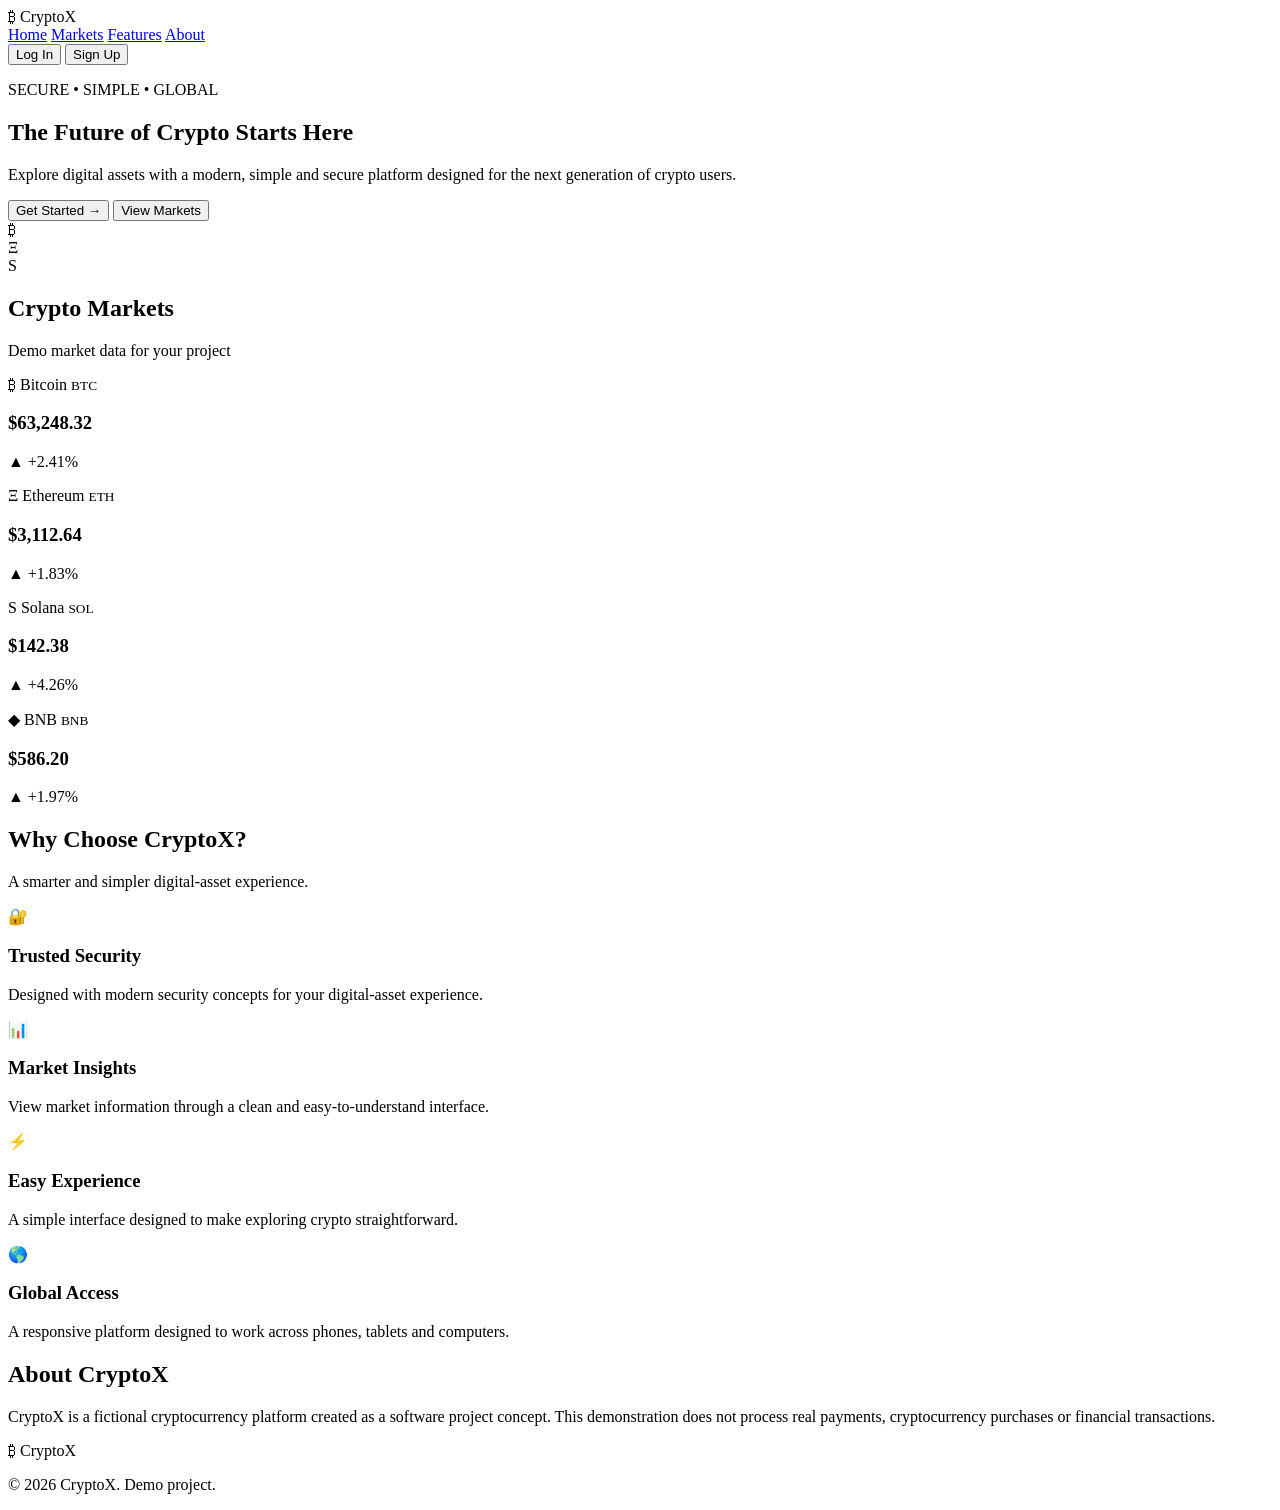
==== index.html @ 30159200 "Add CryptoX index.html" ====
<!DOCTYPE html>
<html lang="en">
<head>
  <meta charset="UTF-8">
  <meta name="viewport" content="width=device-width, initial-scale=1.0">
  <title>CryptoX | Digital Assets</title>
  <link rel="stylesheet" href="style.css">
</head>

<body>

<header>
  <div class="logo">₿ CryptoX</div>

  <nav>
    <a href="#home">Home</a>
    <a href="#markets">Markets</a>
    <a href="#features">Features</a>
    <a href="#about">About</a>
  </nav>

  <div class="header-buttons">
    <button class="login">Log In</button>
    <button class="signup">Sign Up</button>
  </div>
</header>

<main>

<section id="home" class="hero">
  <div class="hero-text">
    <p class="small-title">SECURE • SIMPLE • GLOBAL</p>

    <h1>The Future of Crypto <span>Starts Here</span></h1>

    <p class="description">
      Explore digital assets with a modern, simple and secure platform
      designed for the next generation of crypto users.
    </p>

    <div class="buttons">
      <button class="primary" onclick="getStarted()">Get Started →</button>
      <button class="secondary" onclick="showMarkets()">View Markets</button>
    </div>
  </div>

  <div class="coin-display">
    <div class="globe">₿</div>
    <div class="coin ethereum">Ξ</div>
    <div class="coin solana">S</div>
  </div>
</section>

<section id="markets" class="markets">

  <h2>Crypto Markets</h2>
  <p class="section-text">Demo market data for your project</p>

  <div class="market-grid">

    <div class="market-card">
      <div class="coin-name">₿ Bitcoin <small>BTC</small></div>
      <h3>$63,248.32</h3>
      <p class="positive">▲ +2.41%</p>
    </div>

    <div class="market-card">
      <div class="coin-name">Ξ Ethereum <small>ETH</small></div>
      <h3>$3,112.64</h3>
      <p class="positive">▲ +1.83%</p>
    </div>

    <div class="market-card">
      <div class="coin-name">S Solana <small>SOL</small></div>
      <h3>$142.38</h3>
      <p class="positive">▲ +4.26%</p>
    </div>

    <div class="market-card">
      <div class="coin-name">◆ BNB <small>BNB</small></div>
      <h3>$586.20</h3>
      <p class="positive">▲ +1.97%</p>
    </div>

  </div>
</section>

<section id="features" class="features">

  <h2>Why Choose CryptoX?</h2>
  <p class="section-text">
    A smarter and simpler digital-asset experience.
  </p>

  <div class="feature-grid">

    <div class="feature">
      <div class="icon">🔐</div>
      <h3>Trusted Security</h3>
      <p>Designed with modern security concepts for your digital-asset experience.</p>
    </div>

    <div class="feature">
      <div class="icon">📊</div>
      <h3>Market Insights</h3>
      <p>View market information through a clean and easy-to-understand interface.</p>
    </div>

    <div class="feature">
      <div class="icon">⚡</div>
      <h3>Easy Experience</h3>
      <p>A simple interface designed to make exploring crypto straightforward.</p>
    </div>

    <div class="feature">
      <div class="icon">🌎</div>
      <h3>Global Access</h3>
      <p>A responsive platform designed to work across phones, tablets and computers.</p>
    </div>

  </div>
</section>

<section id="about" class="about">
  <h2>About CryptoX</h2>
  <p>
    CryptoX is a fictional cryptocurrency platform created as a software
    project concept. This demonstration does not process real payments,
    cryptocurrency purchases or financial transactions.
  </p>
</section>

</main>

<footer>
  <div class="logo">₿ CryptoX</div>
  <p>© 2026 CryptoX. Demo project.</p>
</footer>

<script src="script.js"></script>

</body>
</html>
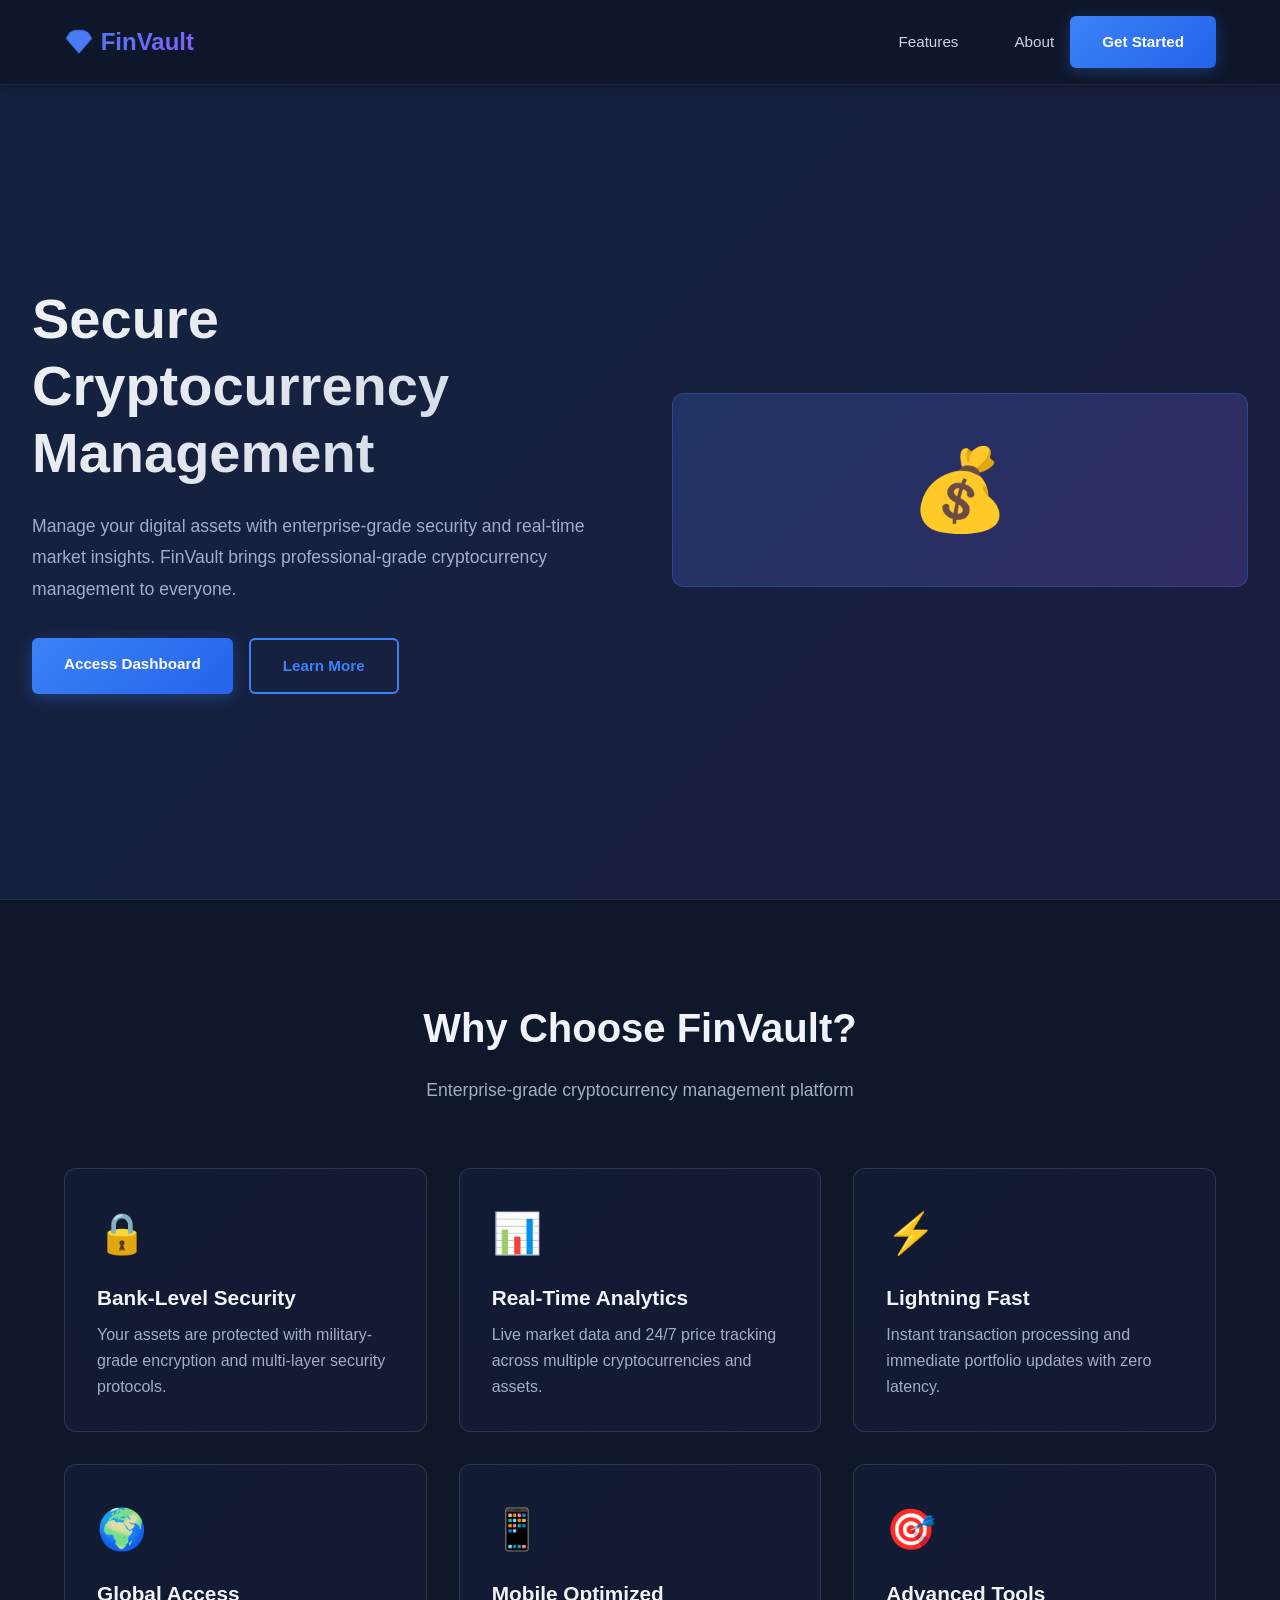
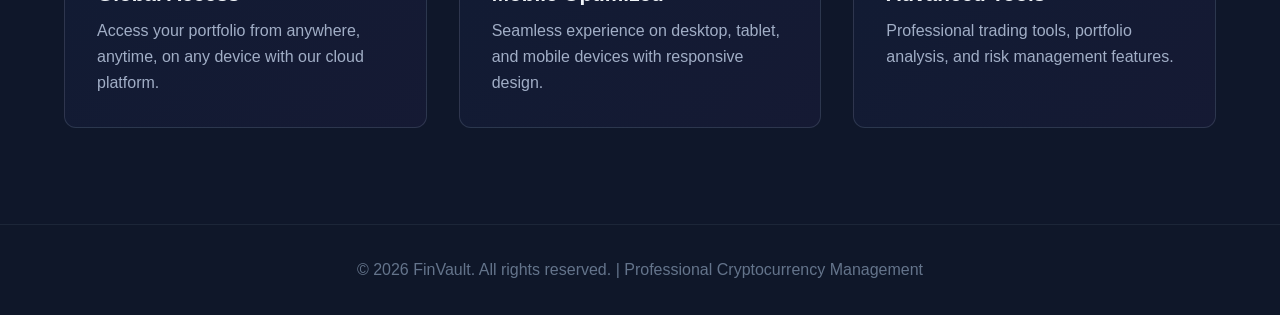
==== commit 4e180cd6: "Redesign homepage with professional enterprise design" ====
--- a/index.html
+++ b/index.html
@@ -1,143 +1,327 @@
 <!DOCTYPE html>
 <html lang="en">
 <head>
-  <meta charset="UTF-8">
-  <meta name="viewport" content="width=device-width, initial-scale=1.0">
-  <title>CryptoX | Digital Assets</title>
-  <link rel="stylesheet" href="style.css">
+    <meta charset="UTF-8">
+    <meta name="viewport" content="width=device-width, initial-scale=1.0">
+    <title>FinVault - Cryptocurrency Management Platform</title>
+    <link href="https://cdnjs.cloudflare.com/ajax/libs/font-awesome/6.4.0/css/all.min.css" rel="stylesheet">
+    <style>
+        * {
+            margin: 0;
+            padding: 0;
+            box-sizing: border-box;
+        }
+
+        body {
+            font-family: -apple-system, BlinkMacSystemFont, 'Segoe UI', Roboto, 'Helvetica Neue', Arial, sans-serif;
+            background: #0f172a;
+            color: #e2e8f0;
+            line-height: 1.6;
+        }
+
+        /* Navigation */
+        nav {
+            position: fixed;
+            top: 0;
+            width: 100%;
+            background: rgba(15, 23, 42, 0.95);
+            backdrop-filter: blur(10px);
+            padding: 1rem 2rem;
+            box-shadow: 0 2px 20px rgba(0, 0, 0, 0.3);
+            z-index: 1000;
+            border-bottom: 1px solid rgba(148, 163, 184, 0.1);
+        }
+
+        nav .container {
+            max-width: 1400px;
+            margin: 0 auto;
+            display: flex;
+            justify-content: space-between;
+            align-items: center;
+        }
+
+        nav .logo {
+            font-size: 1.5rem;
+            font-weight: 700;
+            background: linear-gradient(135deg, #3b82f6 0%, #8b5cf6 100%);
+            -webkit-background-clip: text;
+            -webkit-text-fill-color: transparent;
+            background-clip: text;
+        }
+
+        nav a {
+            color: #cbd5e1;
+            text-decoration: none;
+            margin-left: 2.5rem;
+            font-weight: 500;
+            transition: color 0.3s;
+            font-size: 0.95rem;
+        }
+
+        nav a:hover {
+            color: #3b82f6;
+        }
+
+        .nav-right {
+            display: flex;
+            align-items: center;
+            gap: 1rem;
+        }
+
+        /* Hero Section */
+        .hero {
+            margin-top: 80px;
+            min-height: calc(100vh - 80px);
+            display: flex;
+            align-items: center;
+            background: linear-gradient(135deg, rgba(59, 130, 246, 0.1) 0%, rgba(139, 92, 246, 0.1) 100%);
+            border-bottom: 1px solid rgba(148, 163, 184, 0.1);
+        }
+
+        .container {
+            max-width: 1400px;
+            margin: 0 auto;
+            padding: 0 2rem;
+            width: 100%;
+        }
+
+        .hero-content {
+            display: grid;
+            grid-template-columns: 1fr 1fr;
+            gap: 4rem;
+            align-items: center;
+        }
+
+        .hero h1 {
+            font-size: 3.5rem;
+            font-weight: 800;
+            line-height: 1.2;
+            margin-bottom: 1.5rem;
+            background: linear-gradient(135deg, #f0f4f8 0%, #cbd5e1 100%);
+            -webkit-background-clip: text;
+            -webkit-text-fill-color: transparent;
+            background-clip: text;
+        }
+
+        .hero p {
+            font-size: 1.1rem;
+            color: #a1aec6;
+            margin-bottom: 2rem;
+            line-height: 1.8;
+        }
+
+        .cta-buttons {
+            display: flex;
+            gap: 1rem;
+        }
+
+        .btn {
+            padding: 0.875rem 2rem;
+            border-radius: 6px;
+            font-size: 0.95rem;
+            font-weight: 600;
+            text-decoration: none;
+            cursor: pointer;
+            border: none;
+            transition: all 0.3s;
+            display: inline-block;
+        }
+
+        .btn-primary {
+            background: linear-gradient(135deg, #3b82f6 0%, #2563eb 100%);
+            color: white;
+            box-shadow: 0 4px 15px rgba(59, 130, 246, 0.3);
+        }
+
+        .btn-primary:hover {
+            transform: translateY(-2px);
+            box-shadow: 0 6px 20px rgba(59, 130, 246, 0.4);
+        }
+
+        .btn-secondary {
+            background: transparent;
+            color: #3b82f6;
+            border: 2px solid #3b82f6;
+        }
+
+        .btn-secondary:hover {
+            background: rgba(59, 130, 246, 0.1);
+        }
+
+        .hero-image {
+            background: linear-gradient(135deg, rgba(59, 130, 246, 0.2) 0%, rgba(139, 92, 246, 0.2) 100%);
+            border-radius: 12px;
+            padding: 2rem;
+            text-align: center;
+            font-size: 5rem;
+            border: 1px solid rgba(59, 130, 246, 0.3);
+        }
+
+        /* Features Section */
+        .features {
+            padding: 6rem 2rem;
+            background: #0f172a;
+        }
+
+        .features h2 {
+            text-align: center;
+            font-size: 2.5rem;
+            margin-bottom: 1rem;
+            color: #f0f4f8;
+        }
+
+        .features-subtitle {
+            text-align: center;
+            color: #a1aec6;
+            margin-bottom: 4rem;
+            font-size: 1.1rem;
+        }
+
+        .features-grid {
+            display: grid;
+            grid-template-columns: repeat(auto-fit, minmax(300px, 1fr));
+            gap: 2rem;
+            max-width: 1400px;
+            margin: 0 auto;
+        }
+
+        .feature-card {
+            background: linear-gradient(135deg, rgba(59, 130, 246, 0.05) 0%, rgba(139, 92, 246, 0.05) 100%);
+            border: 1px solid rgba(148, 163, 184, 0.2);
+            border-radius: 12px;
+            padding: 2rem;
+            transition: all 0.3s;
+        }
+
+        .feature-card:hover {
+            border-color: rgba(59, 130, 246, 0.5);
+            box-shadow: 0 10px 30px rgba(59, 130, 246, 0.1);
+            transform: translateY(-5px);
+        }
+
+        .feature-icon {
+            font-size: 2.5rem;
+            margin-bottom: 1rem;
+            color: #3b82f6;
+        }
+
+        .feature-card h3 {
+            font-size: 1.3rem;
+            margin-bottom: 0.5rem;
+            color: #f0f4f8;
+        }
+
+        .feature-card p {
+            color: #a1aec6;
+            line-height: 1.6;
+        }
+
+        /* Footer */
+        footer {
+            background: rgba(15, 23, 42, 0.8);
+            border-top: 1px solid rgba(148, 163, 184, 0.1);
+            padding: 2rem;
+            text-align: center;
+            color: #64748b;
+        }
+
+        @media (max-width: 768px) {
+            .hero-content {
+                grid-template-columns: 1fr;
+            }
+
+            .hero h1 {
+                font-size: 2.5rem;
+            }
+
+            nav .container {
+                flex-direction: column;
+                gap: 1rem;
+            }
+
+            .features-grid {
+                grid-template-columns: 1fr;
+            }
+
+            .cta-buttons {
+                flex-direction: column;
+            }
+        }
+    </style>
 </head>
-
 <body>
-
-<header>
-  <div class="logo">₿ CryptoX</div>
-
-  <nav>
-    <a href="#home">Home</a>
-    <a href="#markets">Markets</a>
-    <a href="#features">Features</a>
-    <a href="#about">About</a>
-  </nav>
-
-  <div class="header-buttons">
-    <button class="login">Log In</button>
-    <button class="signup">Sign Up</button>
-  </div>
-</header>
-
-<main>
-
-<section id="home" class="hero">
-  <div class="hero-text">
-    <p class="small-title">SECURE • SIMPLE • GLOBAL</p>
-
-    <h1>The Future of Crypto <span>Starts Here</span></h1>
-
-    <p class="description">
-      Explore digital assets with a modern, simple and secure platform
-      designed for the next generation of crypto users.
-    </p>
-
-    <div class="buttons">
-      <button class="primary" onclick="getStarted()">Get Started →</button>
-      <button class="secondary" onclick="showMarkets()">View Markets</button>
-    </div>
-  </div>
-
-  <div class="coin-display">
-    <div class="globe">₿</div>
-    <div class="coin ethereum">Ξ</div>
-    <div class="coin solana">S</div>
-  </div>
-</section>
-
-<section id="markets" class="markets">
-
-  <h2>Crypto Markets</h2>
-  <p class="section-text">Demo market data for your project</p>
-
-  <div class="market-grid">
-
-    <div class="market-card">
-      <div class="coin-name">₿ Bitcoin <small>BTC</small></div>
-      <h3>$63,248.32</h3>
-      <p class="positive">▲ +2.41%</p>
-    </div>
-
-    <div class="market-card">
-      <div class="coin-name">Ξ Ethereum <small>ETH</small></div>
-      <h3>$3,112.64</h3>
-      <p class="positive">▲ +1.83%</p>
-    </div>
-
-    <div class="market-card">
-      <div class="coin-name">S Solana <small>SOL</small></div>
-      <h3>$142.38</h3>
-      <p class="positive">▲ +4.26%</p>
-    </div>
-
-    <div class="market-card">
-      <div class="coin-name">◆ BNB <small>BNB</small></div>
-      <h3>$586.20</h3>
-      <p class="positive">▲ +1.97%</p>
-    </div>
-
-  </div>
-</section>
-
-<section id="features" class="features">
-
-  <h2>Why Choose CryptoX?</h2>
-  <p class="section-text">
-    A smarter and simpler digital-asset experience.
-  </p>
-
-  <div class="feature-grid">
-
-    <div class="feature">
-      <div class="icon">🔐</div>
-      <h3>Trusted Security</h3>
-      <p>Designed with modern security concepts for your digital-asset experience.</p>
-    </div>
-
-    <div class="feature">
-      <div class="icon">📊</div>
-      <h3>Market Insights</h3>
-      <p>View market information through a clean and easy-to-understand interface.</p>
-    </div>
-
-    <div class="feature">
-      <div class="icon">⚡</div>
-      <h3>Easy Experience</h3>
-      <p>A simple interface designed to make exploring crypto straightforward.</p>
-    </div>
-
-    <div class="feature">
-      <div class="icon">🌎</div>
-      <h3>Global Access</h3>
-      <p>A responsive platform designed to work across phones, tablets and computers.</p>
-    </div>
-
-  </div>
-</section>
-
-<section id="about" class="about">
-  <h2>About CryptoX</h2>
-  <p>
-    CryptoX is a fictional cryptocurrency platform created as a software
-    project concept. This demonstration does not process real payments,
-    cryptocurrency purchases or financial transactions.
-  </p>
-</section>
-
-</main>
-
-<footer>
-  <div class="logo">₿ CryptoX</div>
-  <p>© 2026 CryptoX. Demo project.</p>
-</footer>
-
-<script src="script.js"></script>
-
+    <nav>
+        <div class="container">
+            <div class="logo">💎 FinVault</div>
+            <div class="nav-right">
+                <a href="#features">Features</a>
+                <a href="#about">About</a>
+                <a href="login.html" class="btn btn-primary" style="margin: 0;">Get Started</a>
+            </div>
+        </div>
+    </nav>
+
+    <section class="hero">
+        <div class="container">
+            <div class="hero-content">
+                <div>
+                    <h1>Secure Cryptocurrency Management</h1>
+                    <p>Manage your digital assets with enterprise-grade security and real-time market insights. FinVault brings professional-grade cryptocurrency management to everyone.</p>
+                    <div class="cta-buttons">
+                        <a href="login.html" class="btn btn-primary">Access Dashboard</a>
+                        <a href="#features" class="btn btn-secondary">Learn More</a>
+                    </div>
+                </div>
+                <div class="hero-image">
+                    💰
+                </div>
+            </div>
+        </div>
+    </section>
+
+    <section class="features" id="features">
+        <div class="container">
+            <h2>Why Choose FinVault?</h2>
+            <p class="features-subtitle">Enterprise-grade cryptocurrency management platform</p>
+            <div class="features-grid">
+                <div class="feature-card">
+                    <div class="feature-icon">🔒</div>
+                    <h3>Bank-Level Security</h3>
+                    <p>Your assets are protected with military-grade encryption and multi-layer security protocols.</p>
+                </div>
+                <div class="feature-card">
+                    <div class="feature-icon">📊</div>
+                    <h3>Real-Time Analytics</h3>
+                    <p>Live market data and 24/7 price tracking across multiple cryptocurrencies and assets.</p>
+                </div>
+                <div class="feature-card">
+                    <div class="feature-icon">⚡</div>
+                    <h3>Lightning Fast</h3>
+                    <p>Instant transaction processing and immediate portfolio updates with zero latency.</p>
+                </div>
+                <div class="feature-card">
+                    <div class="feature-icon">🌍</div>
+                    <h3>Global Access</h3>
+                    <p>Access your portfolio from anywhere, anytime, on any device with our cloud platform.</p>
+                </div>
+                <div class="feature-card">
+                    <div class="feature-icon">📱</div>
+                    <h3>Mobile Optimized</h3>
+                    <p>Seamless experience on desktop, tablet, and mobile devices with responsive design.</p>
+                </div>
+                <div class="feature-card">
+                    <div class="feature-icon">🎯</div>
+                    <h3>Advanced Tools</h3>
+                    <p>Professional trading tools, portfolio analysis, and risk management features.</p>
+                </div>
+            </div>
+        </div>
+    </section>
+
+    <footer>
+        <div class="container">
+            <p>&copy; 2026 FinVault. All rights reserved. | Professional Cryptocurrency Management</p>
+        </div>
+    </footer>
 </body>
 </html>
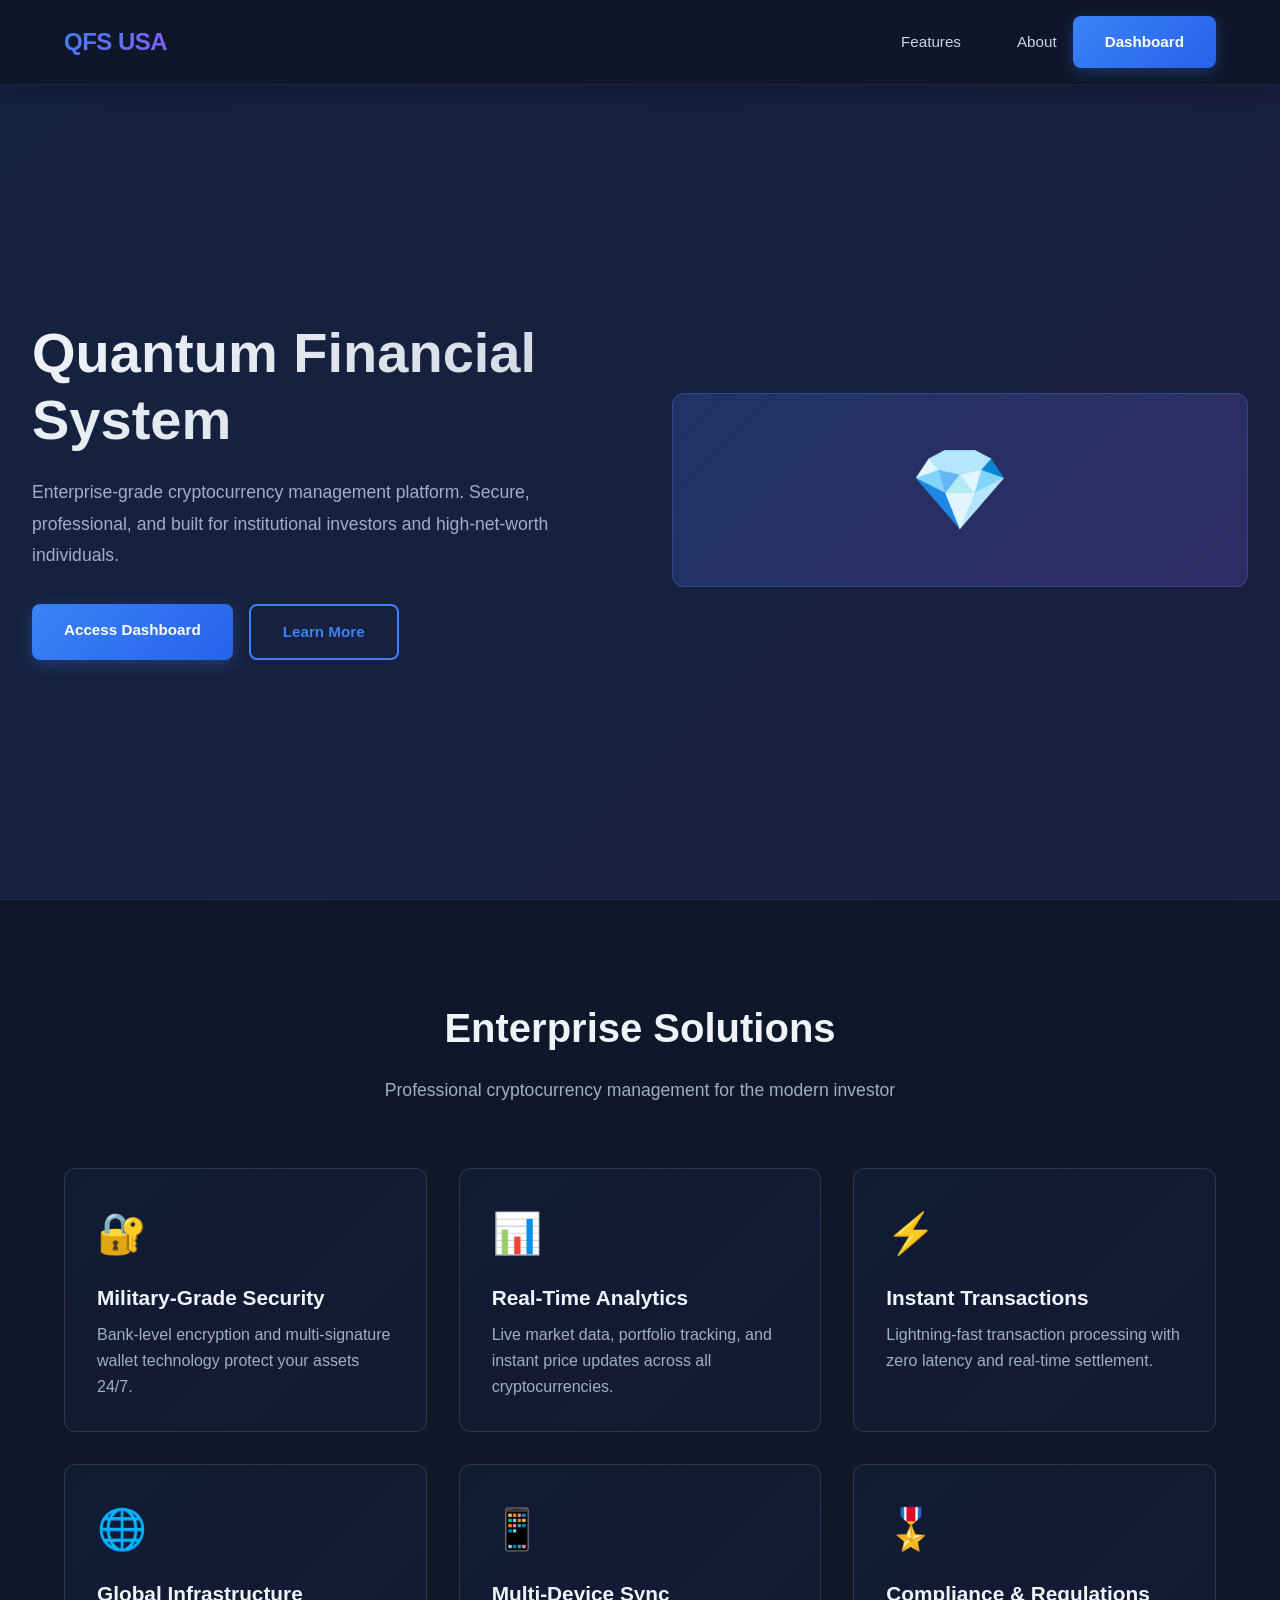
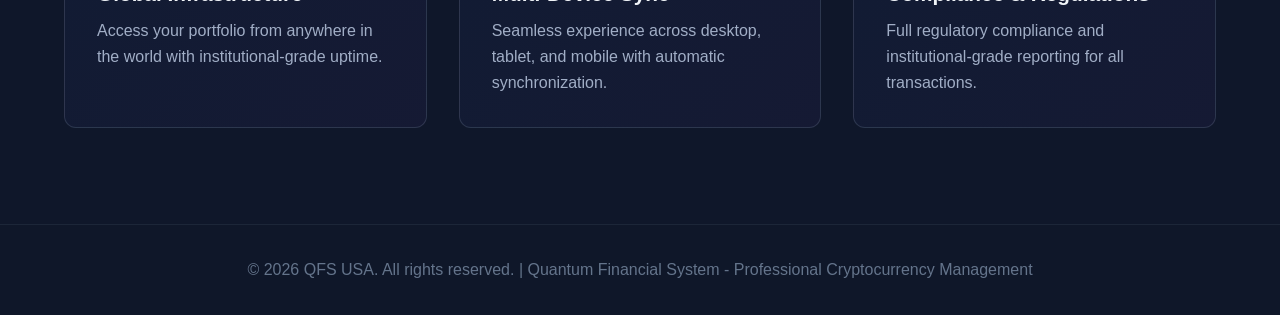
==== commit 6f9f4cf8: "Update homepage with QFS USA branding" ====
--- a/index.html
+++ b/index.html
@@ -3,7 +3,7 @@
 <head>
     <meta charset="UTF-8">
     <meta name="viewport" content="width=device-width, initial-scale=1.0">
-    <title>FinVault - Cryptocurrency Management Platform</title>
+    <title>QFS USA - Cryptocurrency Management Platform</title>
     <link href="https://cdnjs.cloudflare.com/ajax/libs/font-awesome/6.4.0/css/all.min.css" rel="stylesheet">
     <style>
         * {
@@ -42,11 +42,12 @@
 
         nav .logo {
             font-size: 1.5rem;
-            font-weight: 700;
+            font-weight: 800;
             background: linear-gradient(135deg, #3b82f6 0%, #8b5cf6 100%);
             -webkit-background-clip: text;
             -webkit-text-fill-color: transparent;
             background-clip: text;
+            letter-spacing: -0.5px;
         }
 
         nav a {
@@ -117,7 +118,7 @@
 
         .btn {
             padding: 0.875rem 2rem;
-            border-radius: 6px;
+            border-radius: 8px;
             font-size: 0.95rem;
             font-weight: 600;
             text-decoration: none;
@@ -252,11 +253,11 @@
 <body>
     <nav>
         <div class="container">
-            <div class="logo">💎 FinVault</div>
+            <div class="logo">QFS USA</div>
             <div class="nav-right">
                 <a href="#features">Features</a>
                 <a href="#about">About</a>
-                <a href="login.html" class="btn btn-primary" style="margin: 0;">Get Started</a>
+                <a href="login.html" class="btn btn-primary" style="margin: 0;">Dashboard</a>
             </div>
         </div>
     </nav>
@@ -265,15 +266,15 @@
         <div class="container">
             <div class="hero-content">
                 <div>
-                    <h1>Secure Cryptocurrency Management</h1>
-                    <p>Manage your digital assets with enterprise-grade security and real-time market insights. FinVault brings professional-grade cryptocurrency management to everyone.</p>
+                    <h1>Quantum Financial System</h1>
+                    <p>Enterprise-grade cryptocurrency management platform. Secure, professional, and built for institutional investors and high-net-worth individuals.</p>
                     <div class="cta-buttons">
                         <a href="login.html" class="btn btn-primary">Access Dashboard</a>
                         <a href="#features" class="btn btn-secondary">Learn More</a>
                     </div>
                 </div>
                 <div class="hero-image">
-                    💰
+                    💎
                 </div>
             </div>
         </div>
@@ -281,38 +282,38 @@
 
     <section class="features" id="features">
         <div class="container">
-            <h2>Why Choose FinVault?</h2>
-            <p class="features-subtitle">Enterprise-grade cryptocurrency management platform</p>
+            <h2>Enterprise Solutions</h2>
+            <p class="features-subtitle">Professional cryptocurrency management for the modern investor</p>
             <div class="features-grid">
                 <div class="feature-card">
-                    <div class="feature-icon">🔒</div>
-                    <h3>Bank-Level Security</h3>
-                    <p>Your assets are protected with military-grade encryption and multi-layer security protocols.</p>
+                    <div class="feature-icon">🔐</div>
+                    <h3>Military-Grade Security</h3>
+                    <p>Bank-level encryption and multi-signature wallet technology protect your assets 24/7.</p>
                 </div>
                 <div class="feature-card">
                     <div class="feature-icon">📊</div>
                     <h3>Real-Time Analytics</h3>
-                    <p>Live market data and 24/7 price tracking across multiple cryptocurrencies and assets.</p>
+                    <p>Live market data, portfolio tracking, and instant price updates across all cryptocurrencies.</p>
                 </div>
                 <div class="feature-card">
                     <div class="feature-icon">⚡</div>
-                    <h3>Lightning Fast</h3>
-                    <p>Instant transaction processing and immediate portfolio updates with zero latency.</p>
-                </div>
-                <div class="feature-card">
-                    <div class="feature-icon">🌍</div>
-                    <h3>Global Access</h3>
-                    <p>Access your portfolio from anywhere, anytime, on any device with our cloud platform.</p>
+                    <h3>Instant Transactions</h3>
+                    <p>Lightning-fast transaction processing with zero latency and real-time settlement.</p>
+                </div>
+                <div class="feature-card">
+                    <div class="feature-icon">🌐</div>
+                    <h3>Global Infrastructure</h3>
+                    <p>Access your portfolio from anywhere in the world with institutional-grade uptime.</p>
                 </div>
                 <div class="feature-card">
                     <div class="feature-icon">📱</div>
-                    <h3>Mobile Optimized</h3>
-                    <p>Seamless experience on desktop, tablet, and mobile devices with responsive design.</p>
-                </div>
-                <div class="feature-card">
-                    <div class="feature-icon">🎯</div>
-                    <h3>Advanced Tools</h3>
-                    <p>Professional trading tools, portfolio analysis, and risk management features.</p>
+                    <h3>Multi-Device Sync</h3>
+                    <p>Seamless experience across desktop, tablet, and mobile with automatic synchronization.</p>
+                </div>
+                <div class="feature-card">
+                    <div class="feature-icon">🎖️</div>
+                    <h3>Compliance & Regulations</h3>
+                    <p>Full regulatory compliance and institutional-grade reporting for all transactions.</p>
                 </div>
             </div>
         </div>
@@ -320,7 +321,7 @@
 
     <footer>
         <div class="container">
-            <p>&copy; 2026 FinVault. All rights reserved. | Professional Cryptocurrency Management</p>
+            <p>&copy; 2026 QFS USA. All rights reserved. | Quantum Financial System - Professional Cryptocurrency Management</p>
         </div>
     </footer>
 </body>
